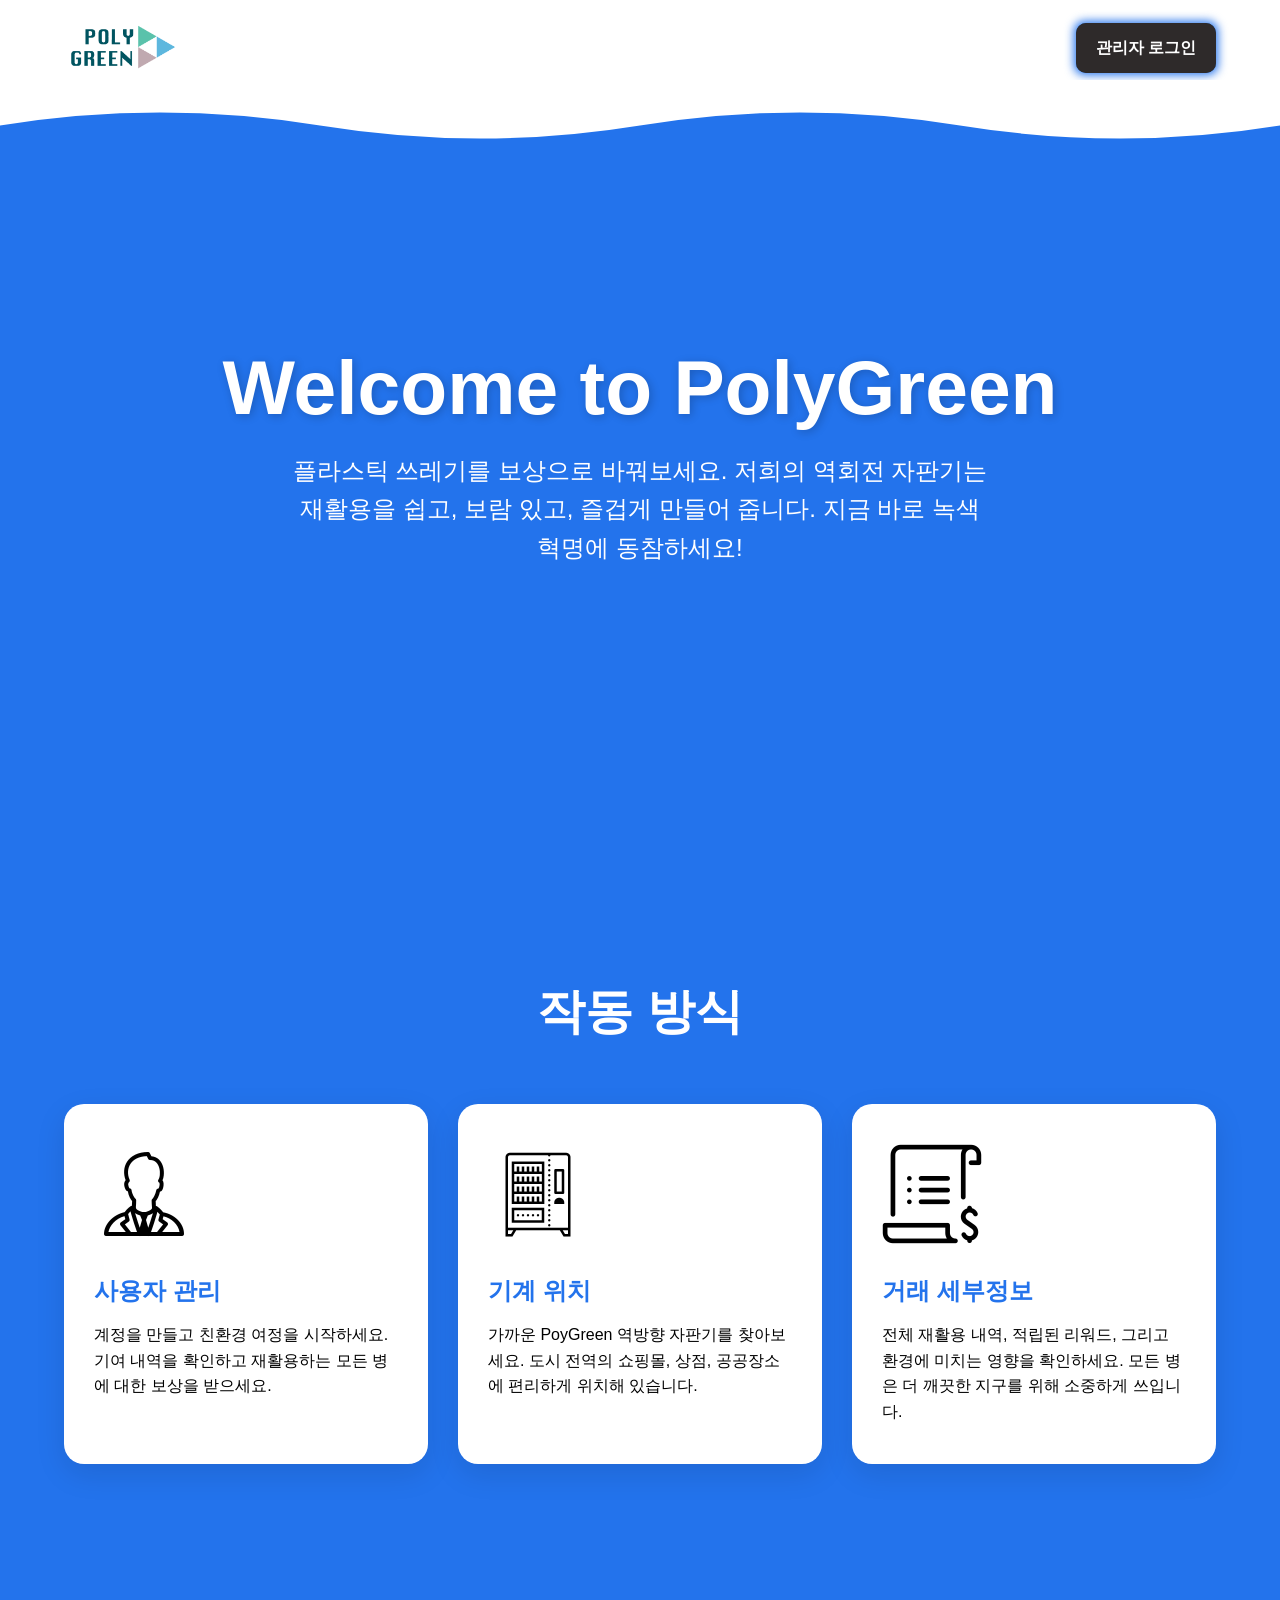
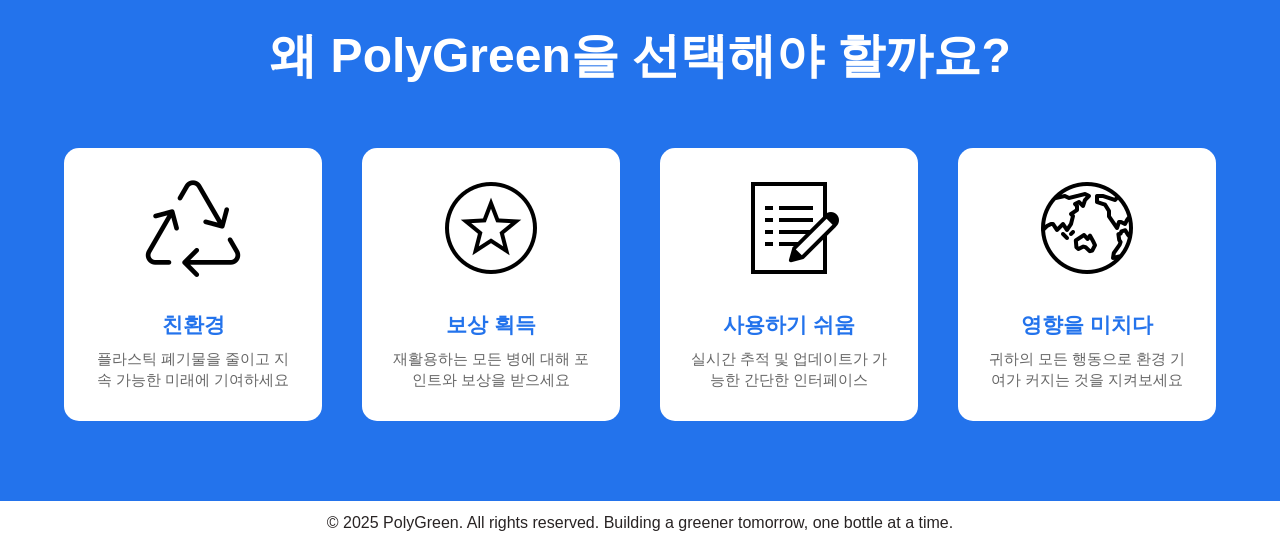
==== templates/admin/index.html @ 3261950f "Add files via upload" ====
<!DOCTYPE html>
<html lang="en">
<head>
    <meta charset="UTF-8">
    <meta name="viewport" content="width=device-width, initial-scale=1.0">
      <link rel="icon" type="image/x-icon" href="{{ url_for('static', filename='logo-1.png') }}">
     <title>PolyGreen</title>
    <style>
        * {
            margin: 0;
            padding: 0;
            box-sizing: border-box;
        }

        body {
            font-family: 'Segoe UI', Tahoma, Geneva, Verdana, sans-serif;
            background-color: #2373EC;
            min-height: 100vh;
            overflow-x: hidden;
            color: #333;
        }

        header {
            position: fixed;
            top: 0;
            left: 0;
            right: 0;
            padding: 20px 5%;
            display: flex;
            justify-content: space-between;
            align-items: center;
            z-index: 1000;
            background: rgb(255, 255, 255);
            backdrop-filter: blur(10px);
            overflow: visible; 
}

/* Wavy bottom border */
            header::after {
                content: "";
                position: absolute;
                top: 80px;
                left: 0;
                width: 100%;
                height: 78px;
                background-image: url("data:image/svg+xml,%3Csvg xmlns='http://www.w3.org/2000/svg' viewBox='0 0 1200 120' preserveAspectRatio='none'%3E%3Cpath d='M0,50 Q150,10 300,50 T600,50 T900,50 T1200,50 L1200,120 L0,120 Z' fill='rgb(255,255,255)'/%3E%3C/svg%3E");
                background-size: 100% 100%;
                background-repeat: no-repeat;
                display: block;
                transform: rotate(180deg);
            }
        .logo {
            width: 120px;
            height: auto;
            transition: transform 0.3s ease;
        }

        .logo:hover {
            transform: scale(1.05);
        }

        /* Admin Button */
        .admin-btn {
            width: 140px;
            height: 50px;
            border: none;
            outline: none;
            color: #ffffff;
            background: #000000;
            cursor: pointer;
            position: relative;
            z-index: 0;
            border-radius: 10px;
            font-size: 16px;
            font-weight: 600;
            text-decoration: none;
            display: inline-flex;
            align-items: center;
            justify-content: center;
            transition: transform 0.3s ease;
        }

        .admin-btn::before {
                    content: '';
            background: linear-gradient(45deg, #2373EC, #2373EC, #2373EC, #2373EC, #2373EC, #2373EC, #2373EC, #2373EC);
            /* background-color: #0066ff; */
            position: absolute;
            top: -2px;
            left: -2px;
            background-size: 400%;
            z-index: -1;    
            filter: blur(5px);
            width: calc(100% + 4px);
            height: calc(100% + 4px);
            animation: glowing 20s linear infinite;
            opacity: 1;
            border-radius: 10px;
        }

        .admin-btn::after {
            z-index: -1;
            content: '';
            position: absolute;
            width: 100%;
            height: 100%;
            background: #2e2a2a;
            left: 0;
            top: 0;
            border-radius: 10px;
        }

        .admin-btn:hover {
            transform: scale(1.05);
        }

        .admin-btn:active {
            color: #000;
        }

        .admin-btn:active::after {
            background: transparent;
        }

        @keyframes glowing {
            0% { background-position: 0 0; }
            50% { background-position: 400% 0; }
            100% { background-position: 0 0; }
        }

        /* Hero Section */
        .hero {
            min-height: 100vh;
            display: flex;
            flex-direction: column;
            justify-content: center;
            align-items: center;
            text-align: center;
            padding: 100px 5% 50px;
            animation: fadeIn 1s ease;
        }

        @keyframes fadeIn {
            from {
                opacity: 0;
                transform: translateY(20px);
            }
            to {
                opacity: 1;
                transform: translateY(0);
            }
        }

        .hero h1 {
            font-size: clamp(2.5rem, 6vw, 5rem);
            font-weight: 700;
            color: #ffffff;
            margin-bottom: 20px;
            text-shadow: 2px 2px 10px rgba(0, 0, 0, 0.2);
            animation: slideDown 0.8s ease;
        }

        @keyframes slideDown {
            from {
                opacity: 0;
                transform: translateY(-50px);
            }
            to {
                opacity: 1;
                transform: translateY(0);
            }
        }

        .hero p {
            font-size: clamp(1.1rem, 2.5vw, 1.5rem);
            color: #ffffff;
            max-width: 700px;
            margin-bottom: 40px;
            line-height: 1.6;
            animation: slideUp 0.8s ease 0.2s backwards;
        }

        @keyframes slideUp {
            from {
                opacity: 0;
                transform: translateY(50px);
            }
            to {
                opacity: 1;
                transform: translateY(0);
            }
        }

        .hero-cta {
            display: flex;
            gap: 20px;
            flex-wrap: wrap;
            justify-content: center;
            animation: slideUp 0.8s ease 0.4s backwards;
        }

        .cta-btn {
            padding: 15px 40px;
            font-size: 18px;
            font-weight: 600;
            border: none;
            border-radius: 50px;
            cursor: pointer;
            transition: all 0.3s ease;
            text-decoration: none;
            display: inline-block;
        }

       

        /* Cards Section */
        .cards-section {
            padding: 80px 5%;
           
        }

        .section-title {
            text-align: center;
            font-size: clamp(2rem, 4vw, 3rem);
            color: #ffffff;
            margin-bottom: 60px;
            font-weight: 700;
        }

        .cards-container {
            display: grid;
            grid-template-columns: repeat(auto-fit, minmax(280px, 1fr));
            gap: 30px;
            max-width: 1200px;
            margin: 0 auto;
        }

        .card {
          
            background-color: rgb(255, 255, 255);
            padding: 40px 30px;
            border-radius: 20px;
            box-shadow: 0 10px 30px rgba(0, 0, 0, 0.1);
            transition: all 0.4s ease;
            opacity: 0;
            transform: translateY(50px);
            backdrop-filter: blur(10px);
        }

        .card.visible {
            opacity: 1;
            transform: translateY(0);
        }

        .card:hover {
            transform: translateY(-10px) scale(1.02);
            box-shadow: 0 15px 40px rgba(0, 0, 0, 0.2);
        }

        .card-icon {
            font-size: 3rem;
            margin-bottom: 20px;
            display: block;
        }

        .card h3 {
            font-size: 1.5rem;
            color: #2373EC;
            margin-bottom: 15px;
            font-weight: 600;
        }

        .card p {
            font-size: 1rem;
                      color: #000;

            line-height: 1.6;
        }

        /* Features Section */
        .features-section {
            padding: 80px 5%;
         
        }

        .features-grid {
            display: grid;
            grid-template-columns: repeat(auto-fit, minmax(250px, 1fr));
            gap: 40px;
            max-width: 1200px;
            margin: 0 auto;
        }

        .feature-card {
            text-align: center;
            padding: 30px;
            background: rgba(255, 255, 255);
            border-radius: 15px;
            transition: all 0.3s ease;
            opacity: 0;
            transform: scale(0.9);
        }

        .feature-card.visible {
            opacity: 1;
            transform: scale(1);
        }

        .feature-card:hover {
            background: white;
            transform: scale(1.05);
        }

        .feature-icon {
            font-size: 3.5rem;
            margin-bottom: 20px;
        }

        .feature-card h4 {
            font-size: 1.3rem;
            color: #2373EC;
            margin-bottom: 10px;
        }

        .feature-card p {
            color: #666;
            font-size: 0.95rem;
        }

        /* Footer */
        footer {
            padding: 1% 1%;
            text-align: center;
            background: rgb(255, 255, 255);
            color: rgb(17, 12, 12);
        }

        footer p {
            font-size: 1rem;
            opacity: 0.9;
        }
  .img-icon{
              height: 100px;
              width: 100px;
            }
        /* Responsive */
        @media (max-width: 768px) {
            header {
                padding: 15px 5%;
            }

            .logo {
                width: 90px;
            }

            .admin-btn {
                padding: 10px 20px;
                font-size: 14px;
            }

            .hero {
                padding: 80px 5% 40px;
            }

            .hero-cta {
                flex-direction: column;
                align-items: center;
            }

            .cta-btn {
                width: 100%;
                max-width: 300px;
            }

            .cards-container {
                grid-template-columns: 1fr;
            }

            .features-grid {
                grid-template-columns: 1fr;
            }
        }

        @media (max-width: 480px) {
            .logo {
                width: 70px;
            }

            .admin-btn {
                padding: 8px 16px;
                font-size: 12px;
            }

            .card {
                padding: 30px 20px;
            }
          
        }
    

    </style>
</head>
<body>
    <header>
        <img src="/static/Poly-green-logo.png" alt="PoyGreen Logo" class="logo">
        <a href="/admin/login" class="admin-btn">관리자 로그인</a>
    </header>

    <section class="hero">
        <h1>Welcome to PolyGreen</h1>
        <p>플라스틱 쓰레기를 보상으로 바꿔보세요. 저희의 역회전 자판기는 재활용을 쉽고, 보람 있고, 즐겁게 만들어 줍니다. 지금 바로 녹색 혁명에 동참하세요!</p>
        <div class="hero-cta">
           
        </div>
    </section>

    <section class="cards-section">
        <h2 class="section-title">작동 방식</h2>
        <div class="cards-container">
            <div class="card">
                <span class="card-icon"><img src="/static/user.png" class="img-icon" alt="user"></span>
                <h3>사용자 관리</h3>
                <p>계정을 만들고 친환경 여정을 시작하세요. 기여 내역을 확인하고 재활용하는 모든 병에 대한 보상을 받으세요.</p>
            </div>
            <div class="card">
                <span class="card-icon"><img src="/static/vending-machine.png"class="img-icon" alt="machine"></span>
                <h3>기계 위치</h3>
                <p>
가까운 PoyGreen 역방향 자판기를 찾아보세요. 도시 전역의 쇼핑몰, 상점, 공공장소에 편리하게 위치해 있습니다.</p>
            </div>
            <div class="card">
                <span class="card-icon"><img src="/static/transaction.png" class="img-icon" alt="transaction"></span>
                <h3>
거래 세부정보</h3>
                <p>전체 재활용 내역, 적립된 리워드, 그리고 환경에 미치는 영향을 확인하세요. 모든 병은 더 깨끗한 지구를 위해 소중하게 쓰입니다.</p>
            </div>
        </div>
    </section>

    <section class="features-section">
        <h2 class="section-title">
왜 PolyGreen을 선택해야 할까요?</h2>
        <div class="features-grid">
            <div class="feature-card">
                <div class="feature-icon"><img src="/static/recycle.png" class="img-icon" alt="point"></div>
                <h4>친환경</h4>
                <p>플라스틱 폐기물을 줄이고 지속 가능한 미래에 기여하세요</p>
            </div>
            <div class="feature-card">
                <div class="feature-icon"><img src="/static/points.png" class="img-icon" alt="point"></div>
                <h4>
보상 획득</h4>
                <p>재활용하는 모든 병에 대해 포인트와 보상을 받으세요</p>
            </div>
            <div class="feature-card">
                <div class="feature-icon"><img src="/static/noted.png" class="img-icon" alt="point"></div>
                <h4>
사용하기 쉬움</h4>
                <p>
실시간 추적 및 업데이트가 가능한 간단한 인터페이스</p>
            </div>
            <div class="feature-card">
                <div class="feature-icon"><img src="/static/earth.png" class="img-icon" alt="point"></div>
                <h4>영향을 미치다</h4>
                <p>
귀하의 모든 행동으로 환경 기여가 커지는 것을 지켜보세요</p>
            </div>
        </div>
    </section>

    <footer>
        <p>&copy; 2025 PolyGreen. All rights reserved. Building a greener tomorrow, one bottle at a time.</p>
    </footer>

    <script>
        // Smooth scroll reveal animation
        const observerOptions = {
            threshold: 0.2,
            rootMargin: '0px 0px -50px 0px'
        };

        const observer = new IntersectionObserver((entries) => {
            entries.forEach((entry, index) => {
                if (entry.isIntersecting) {
                    setTimeout(() => {
                        entry.target.classList.add('visible');
                    }, index * 100);
                }
            });
        }, observerOptions);

        // Observe all cards
        document.querySelectorAll('.card').forEach(card => {
            observer.observe(card);
        });

        // Observe feature cards
        document.querySelectorAll('.feature-card').forEach(card => {
            observer.observe(card);
        });
    </script>
</body>
</html>
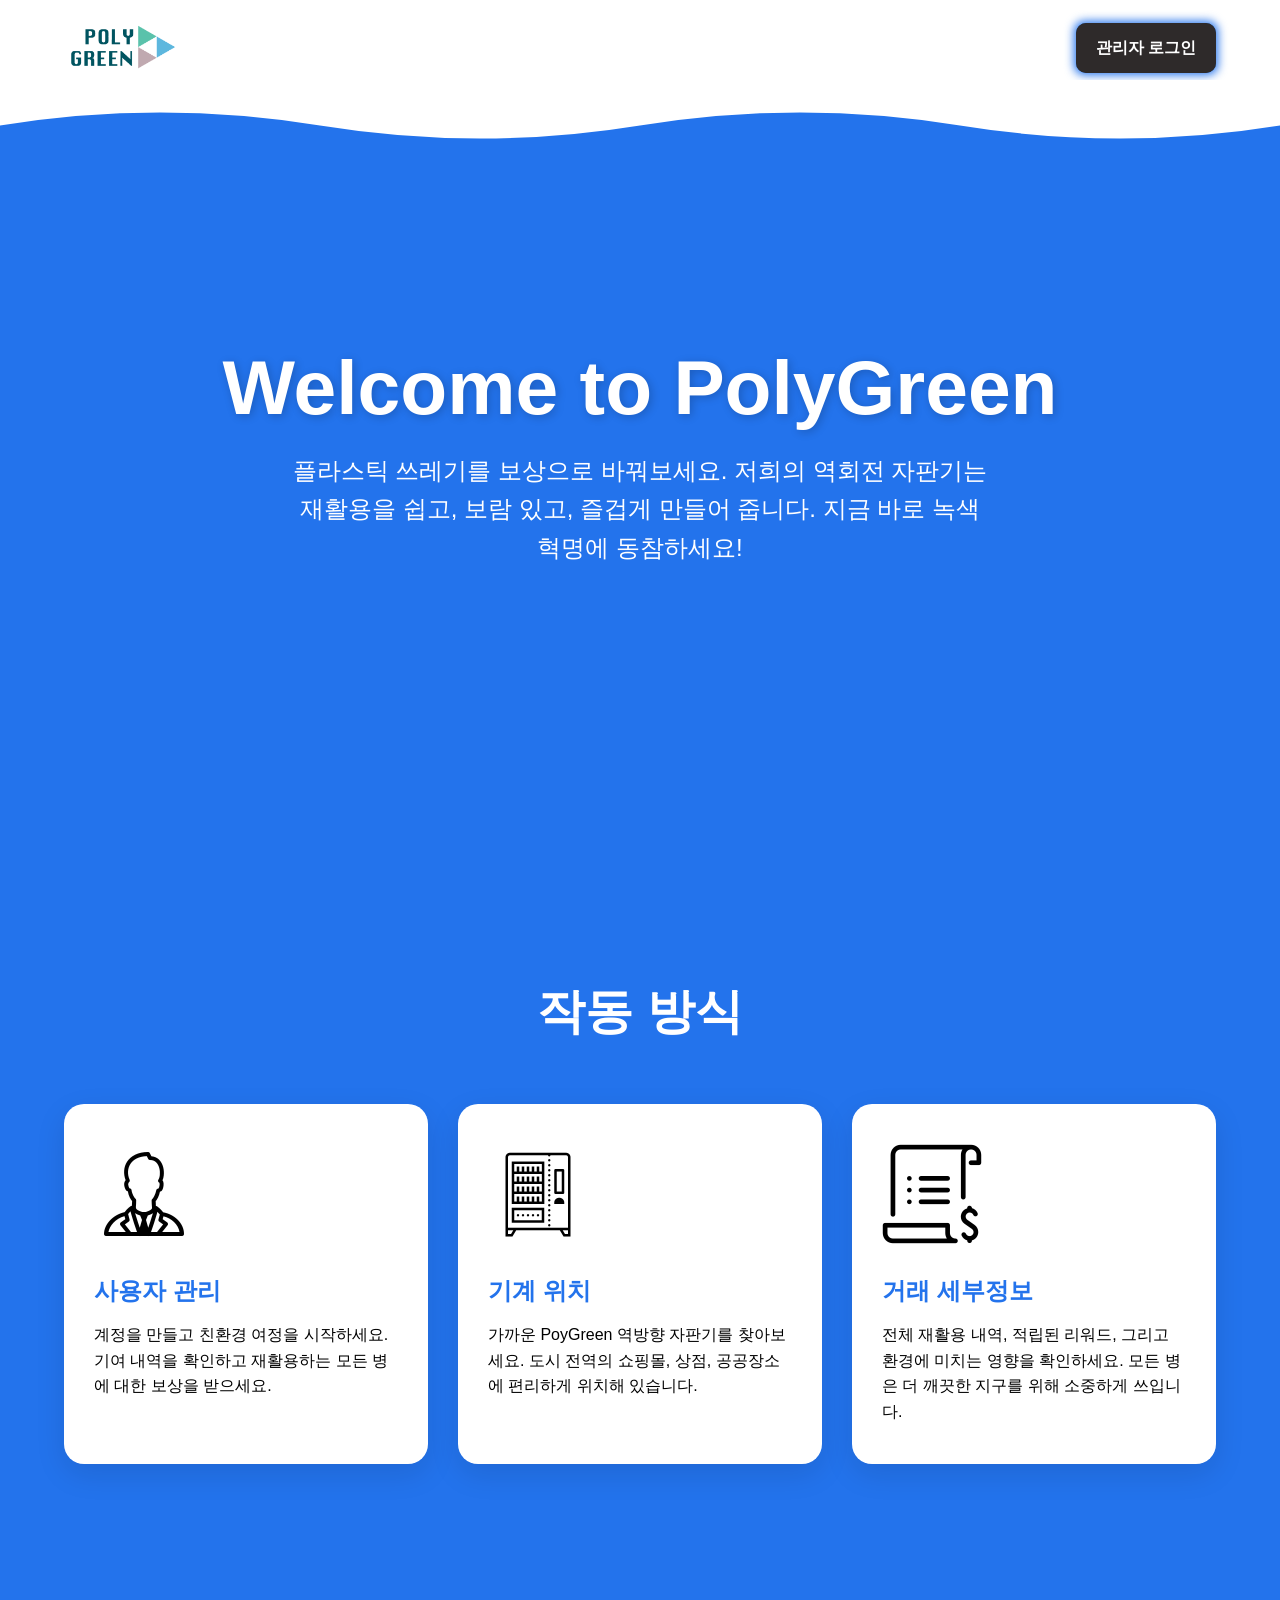
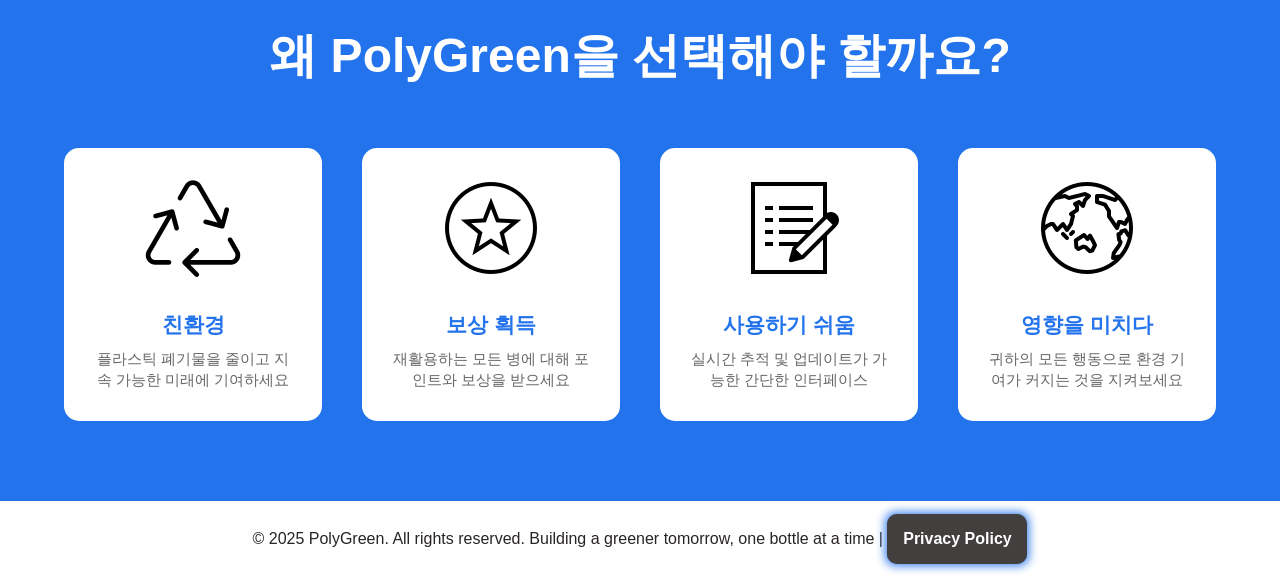
==== commit 86122bf5: "Update index.html" ====
--- a/templates/admin/index.html
+++ b/templates/admin/index.html
@@ -468,7 +468,7 @@
     </section>
 
     <footer>
-        <p>&copy; 2025 PolyGreen. All rights reserved. Building a greener tomorrow, one bottle at a time.</p>
+        <p>&copy; 2025 PolyGreen. All rights reserved. Building a greener tomorrow, one bottle at a time | <a href="/policy" class="admin-btn">Privacy Policy</a></p>
     </footer>
 
     <script>
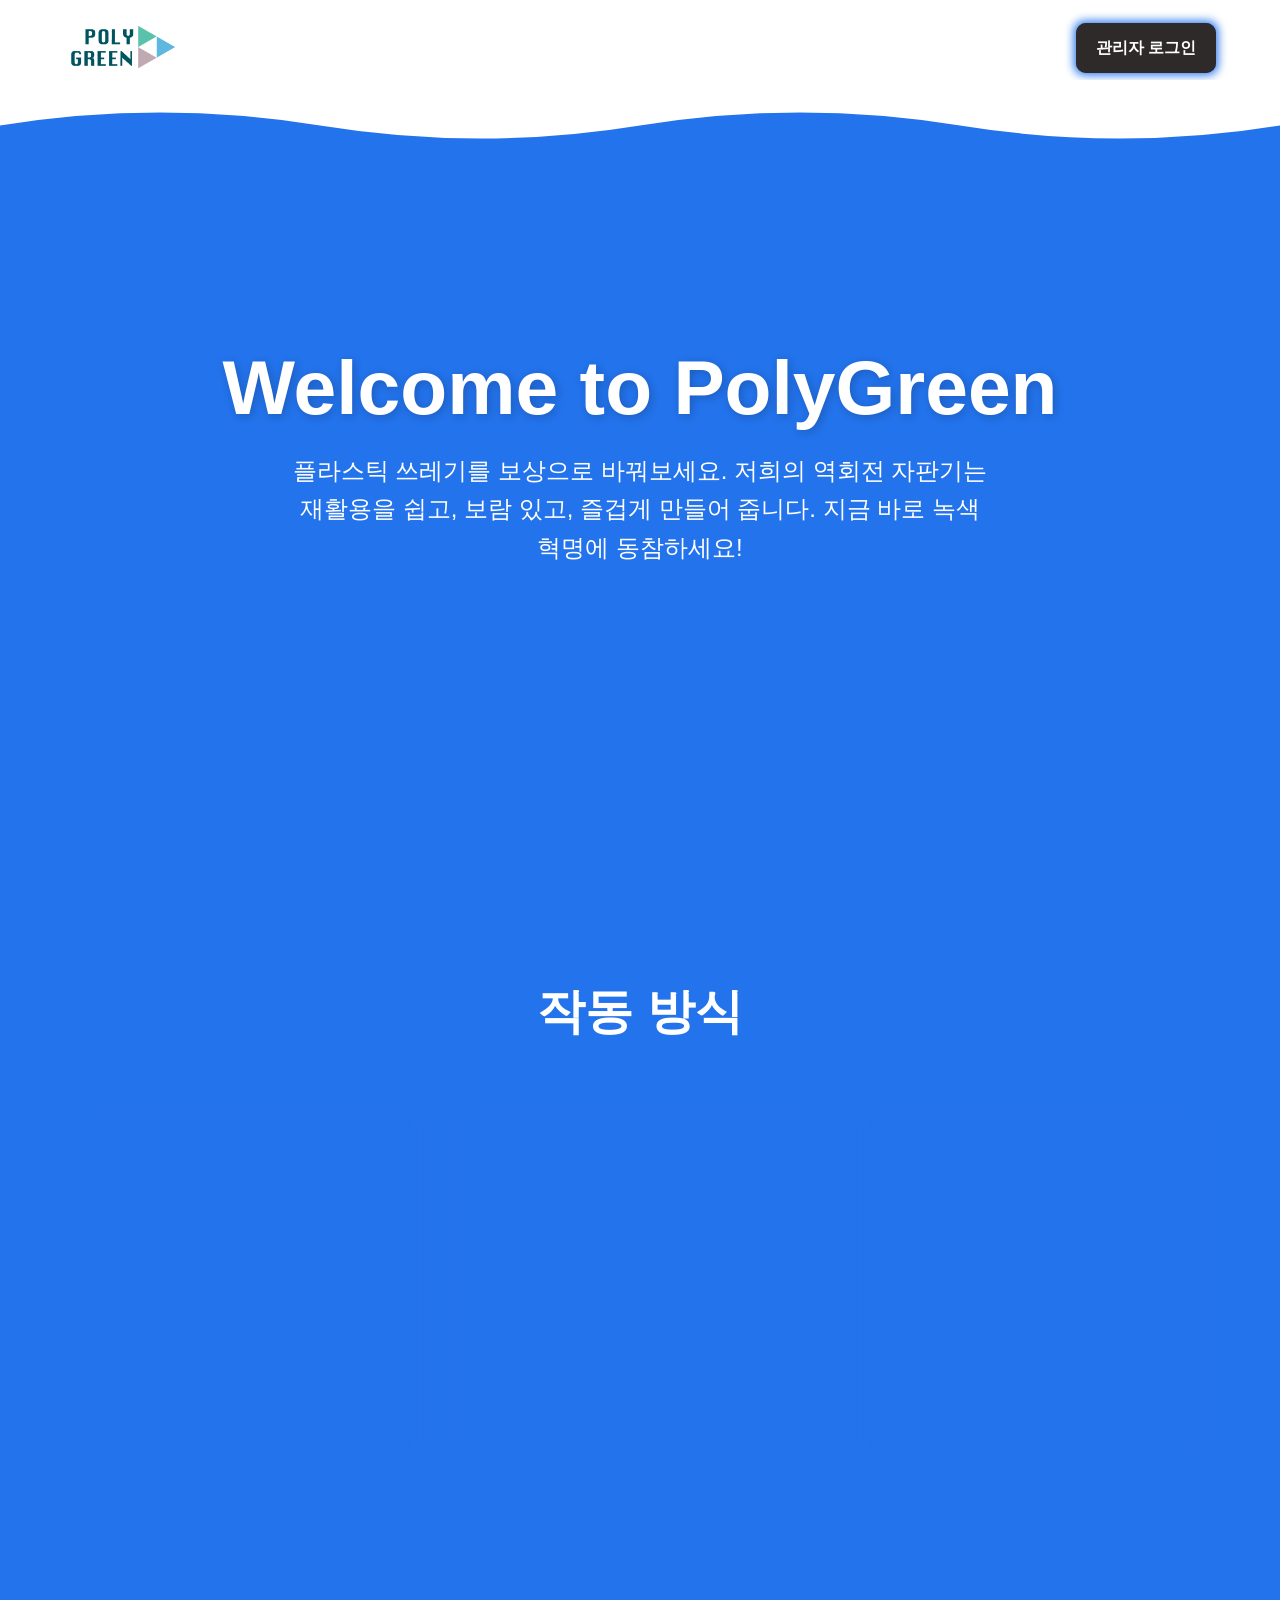
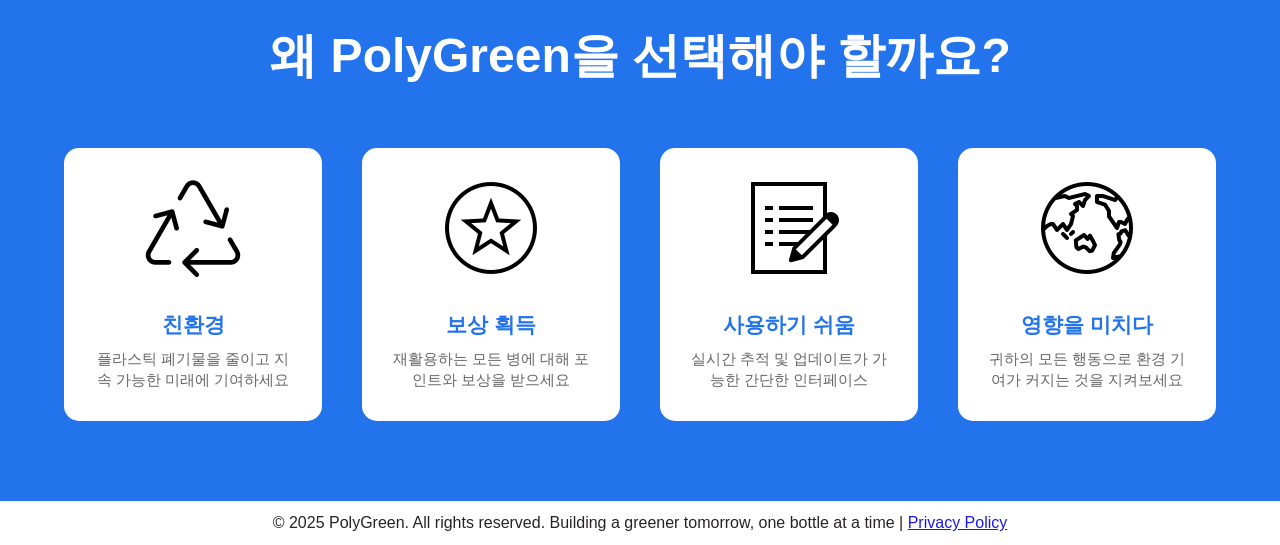
==== commit 962e8cfe: "Update index.html" ====
--- a/templates/admin/index.html
+++ b/templates/admin/index.html
@@ -468,7 +468,7 @@
     </section>
 
     <footer>
-        <p>&copy; 2025 PolyGreen. All rights reserved. Building a greener tomorrow, one bottle at a time | <a href="/policy" class="admin-btn">Privacy Policy</a></p>
+        <p>&copy; 2025 PolyGreen. All rights reserved. Building a greener tomorrow, one bottle at a time | <a href="/admin/policy">Privacy Policy</a></p>
     </footer>
 
     <script>
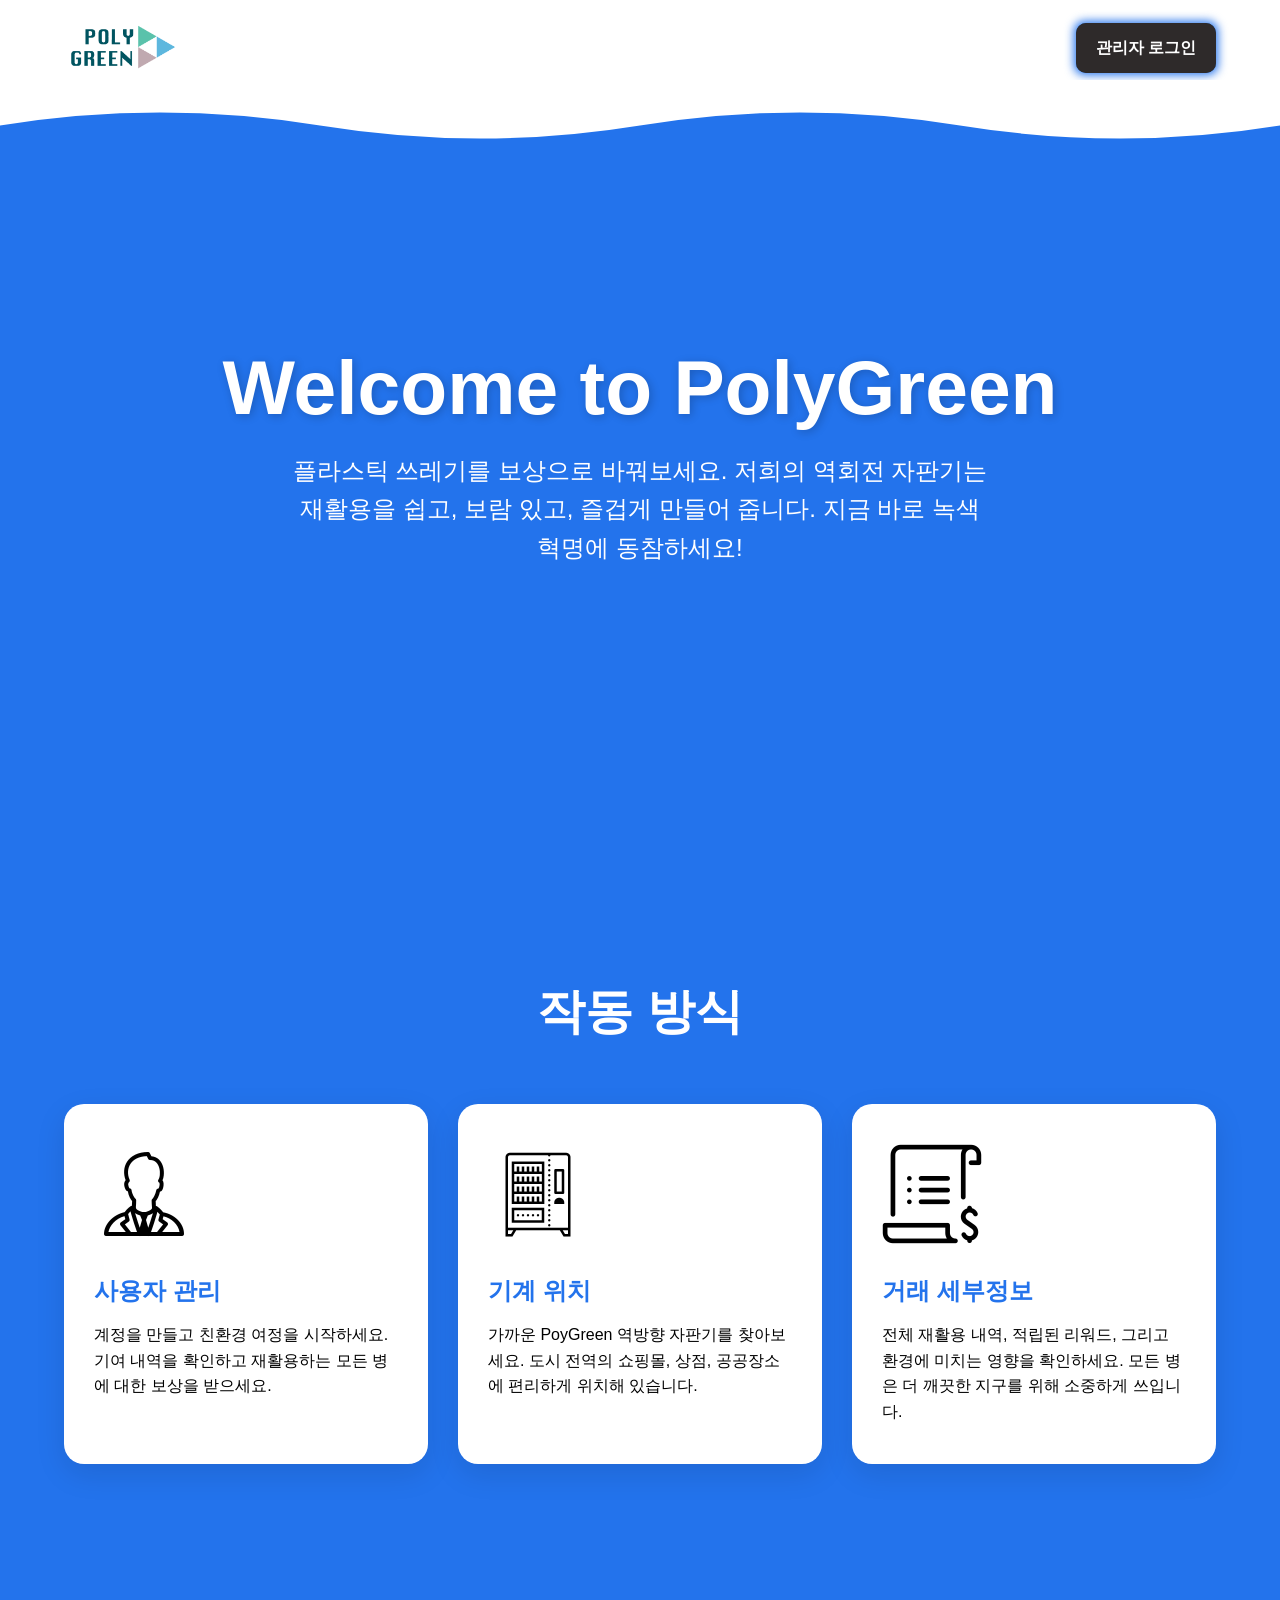
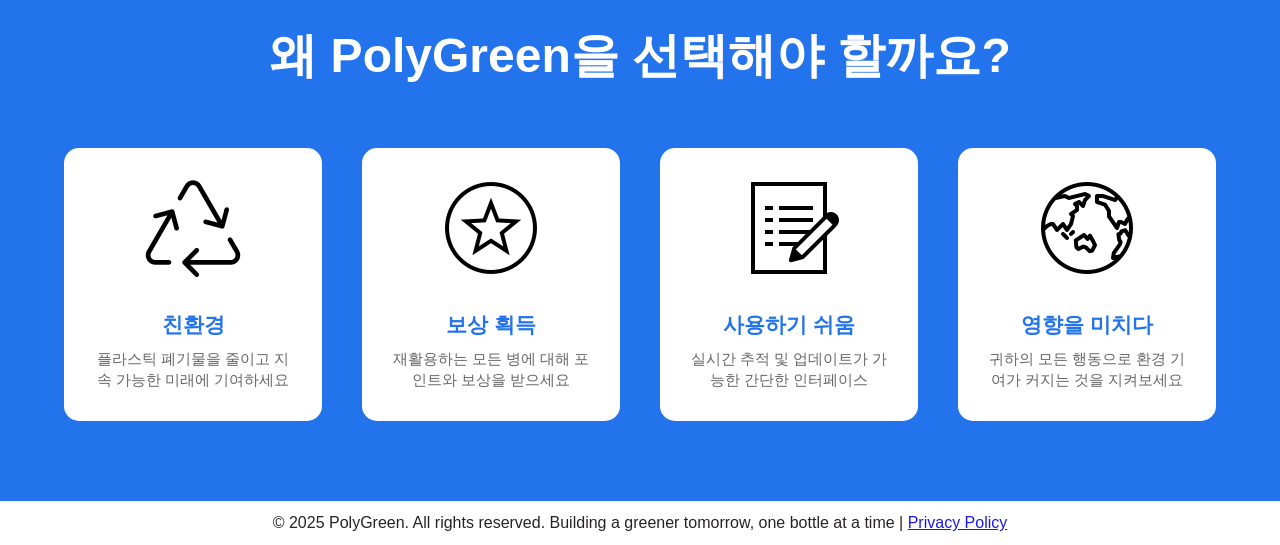
==== commit 713cc39b: "Update index.html" ====
--- a/templates/admin/index.html
+++ b/templates/admin/index.html
@@ -468,7 +468,7 @@
     </section>
 
     <footer>
-        <p>&copy; 2025 PolyGreen. All rights reserved. Building a greener tomorrow, one bottle at a time | <a href="/admin/policy">Privacy Policy</a></p>
+        <p>&copy; 2025 PolyGreen. All rights reserved. Building a greener tomorrow, one bottle at a time | <a href="/policy">Privacy Policy</a></p>
     </footer>
 
     <script>
